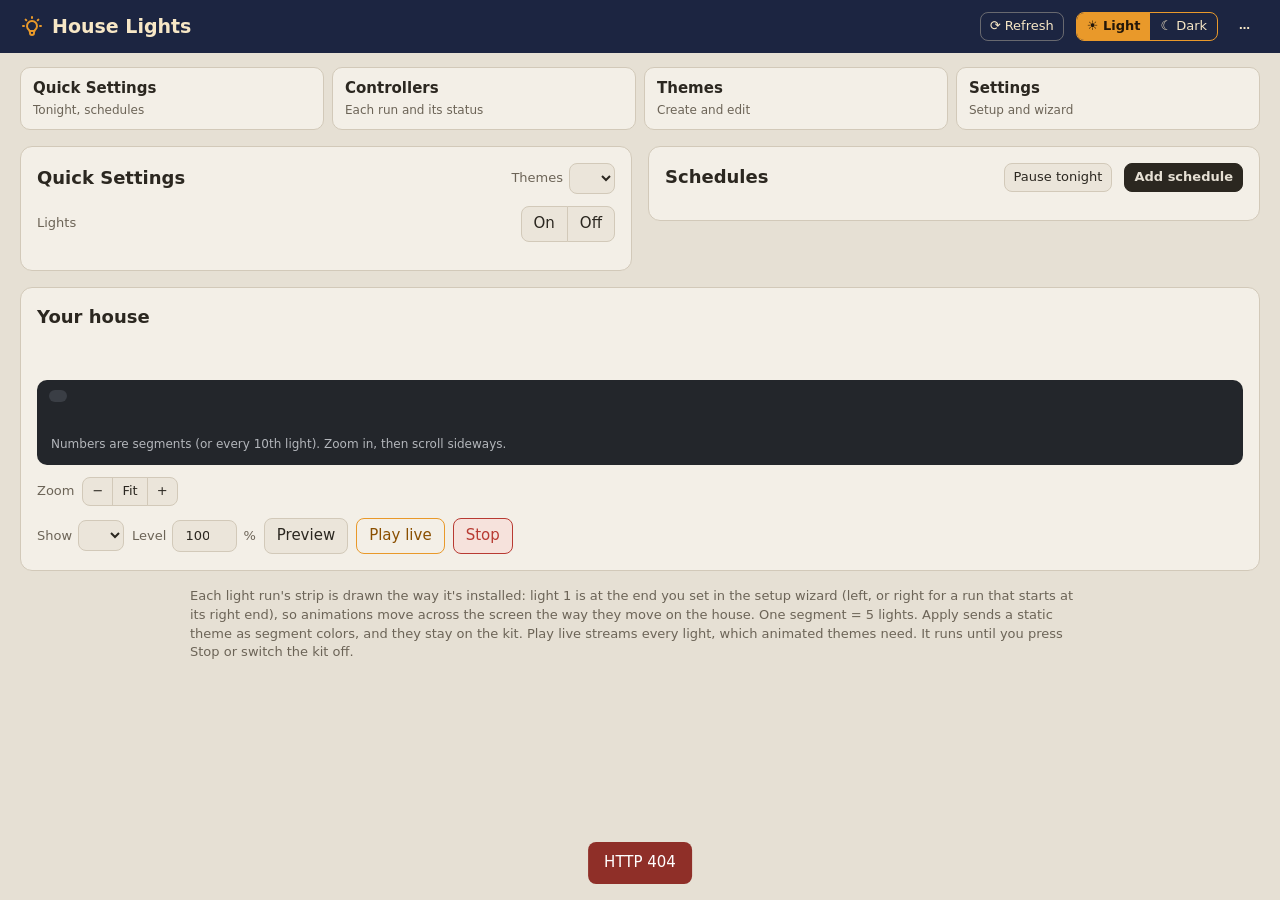
==== houselights/static/index.html @ 89690ce7 "Lit theme tile: yellow-white-red border on the dark page (black-white-black on light) Co-Authored-By" ====
<!doctype html>
<html lang="en">
<head>
<meta charset="utf-8">
<meta name="viewport" content="width=device-width, initial-scale=1, viewport-fit=cover">
<title>House Lights</title>
<script>try { const t = localStorage.getItem("hl-theme"); if (t) document.documentElement.dataset.theme = t; } catch (e) {}</script>
<link rel="stylesheet" href="style.css?v=22">
<link rel="stylesheet" href="themes.css?v=13">
<link rel="manifest" href="manifest.webmanifest">
<link rel="icon" href="icon.svg" type="image/svg+xml">
<link rel="icon" href="icon-192.png" sizes="192x192">
<link rel="apple-touch-icon" href="icon-192.png">
<meta name="theme-color" content="#1c2541">
<meta name="mobile-web-app-capable" content="yes">
</head>
<body>
<header class="topbar">
  <h1><svg class="bulb" viewBox="0 0 24 24" aria-hidden="true" fill="none" stroke="currentColor" stroke-width="2" stroke-linecap="round" stroke-linejoin="round"><path d="M3 12h1m8 -9v1m8 8h1m-15.4 -6.4l.7 .7m12.1 -.7l-.7 .7"/><path d="M9 16a5 5 0 1 1 6 0a3.5 3.5 0 0 0 -1 3a2 2 0 0 1 -4 0a3.5 3.5 0 0 0 -1 -3"/><path d="M9.7 17l4.6 0"/></svg>House Lights</h1>
  <span class="spacer"></span>
  <button id="refresh" class="small" title="Re-read the controllers' status"><span aria-hidden="true">⟳</span> Refresh</button>
  <div class="daynight" role="group" aria-label="Light or dark page">
    <button id="th-light" title="Light page"><span aria-hidden="true">☀</span><span class="wide"> Light</span></button><button id="th-dark" title="Dark page"><span aria-hidden="true">☾</span><span class="wide"> Dark</span></button>
  </div>
  <span id="mode" class="pill">…</span>
</header>
<nav class="bigtabs" role="tablist" aria-label="Pages">
  <button role="tab" data-tab="quick"><b>Quick Settings</b><small>Tonight, schedules</small></button>
  <button role="tab" data-tab="ctrl"><b>Controllers</b><small>Each run and its status</small></button>
  <button role="tab" data-tab="themes"><b>Themes</b><small>Create and edit</small></button>
  <button role="tab" data-tab="settings"><b>Settings</b><small>Setup and wizard</small></button>
</nav>
<p id="banner" class="banner" hidden></p>

<div class="wrap">
<!-- tab 1: Quick Settings | Schedules side by side, Your house below -->
<div class="tab" id="tab-quick">
<div class="split">
<section class="panel" id="quick">
  <div class="ph"><h2>Quick Settings</h2><span class="spacer"></span>
    <label class="lbl">Themes <select id="cat" aria-label="Theme category"></select></label></div>
  <div class="row">
    <span class="lbl" id="lights-lbl">Lights</span>
    <div class="seg-toggle" role="group" aria-labelledby="lights-lbl" id="targets"></div>
    <span class="spacer"></span>
    <div class="seg-toggle" role="group" aria-label="Power"><button id="all-on">On</button><button id="all-off">Off</button></div>
  </div>
  <div id="tiles" class="tiles" role="group" aria-label="Themes"></div>
  <p id="tiles-more" class="note"></p>
  <p id="now-playing" class="note"></p>
</section>

<!-- 2 -->
<section class="panel" id="schedules">
  <div class="ph sched-head">
    <h2>Schedules</h2>
    <span id="sched-state" class="muted"></span>
    <span class="spacer"></span>
    <button id="sched-pause" class="small">Pause tonight</button>
    <button id="sched-add" class="primary small">Add schedule</button>
  </div>
  <p id="sched-clock" class="sched-warn" role="status" hidden></p>
  <ul id="sched-list" class="sched-list"></ul>
</section>
</div>

<dialog id="sched-dialog" class="sched-dialog">
  <form method="dialog" class="sched-form">
    <div class="row sched-title">
      <h2 id="sd-heading">Schedule</h2>
      <label class="switch">On <input type="checkbox" data-k="enabled" checked></label>
    </div>
    <label class="field">Name <input type="text" data-k="name" maxlength="60" placeholder="e.g. Diwali evenings"></label>

    <fieldset><legend>Lights</legend><div id="sd-sections" class="row"></div></fieldset>

    <fieldset><legend>Days</legend>
      <div class="row">
        <div id="sd-days" class="seg-toggle days" role="group" aria-label="Days of the week"></div>
        <button type="button" class="ghost small" data-days="0,1,2,3,4,5,6">Every day</button>
        <button type="button" class="ghost small" data-days="0,1,2,3,4">Weekdays</button>
        <button type="button" class="ghost small" data-days="5,6">Weekends</button>
      </div>
      <div class="row">
        <label><input type="radio" name="sd-range" value="all" checked> All year</label>
        <label><input type="radio" name="sd-range" value="only"> Only</label>
        <input type="date" data-k="date_from" aria-label="From"> → <input type="date" data-k="date_to" aria-label="To">
      </div>
    </fieldset>

    <fieldset><legend>Turn on</legend>
      <div class="row">
        <select data-k="on-type">
          <option value="time">At a time</option><option value="sunset">At sunset</option><option value="sunrise">At sunrise</option>
        </select>
        <input type="time" data-k="on-time" value="20:00">
        <span class="offset" data-for="on">
          <input type="number" data-k="on-h" min="0" max="12" value="1"> h
          <input type="number" data-k="on-m" min="0" max="59" step="5" value="0"> m
          <select data-k="on-sign"><option value="1">after</option><option value="-1">before</option></select>
          <span class="evt"></span>
        </span>
      </div>
    </fieldset>

    <fieldset><legend>Turn off</legend>
      <div class="row">
        <select data-k="off-type">
          <option value="time">At a time</option><option value="after">After a while</option>
          <option value="sunrise">At sunrise</option><option value="sunset">At sunset</option>
        </select>
        <input type="time" data-k="off-time" value="22:00">
        <span class="duration">
          <input type="number" data-k="off-dh" min="0" max="24" value="3"> h
          <input type="number" data-k="off-dm" min="0" max="59" step="5" value="0"> m after turning on
        </span>
        <span class="offset" data-for="off">
          <input type="number" data-k="off-h" min="0" max="12" value="0"> h
          <input type="number" data-k="off-m" min="0" max="59" step="5" value="30"> m
          <select data-k="off-sign"><option value="-1">before</option><option value="1">after</option></select>
          <span class="evt"></span>
        </span>
      </div>
    </fieldset>

    <fieldset><legend>Show</legend>
      <div class="row">
        <select data-k="pattern" id="sd-pattern"></select>
        <label class="level">Level <input type="number" data-k="level" min="5" max="100" step="5" value="100">%</label>
      </div>
      <p id="sd-describe" class="note"></p>
    </fieldset>

    <p id="sd-next" class="sched-next"></p>
    <div class="row sched-buttons">
      <button type="button" id="sd-delete" class="danger">Delete</button>
      <button type="button" id="sd-cancel" class="ghost">Cancel</button>
      <button type="button" id="sd-save" class="primary">Save</button>
    </div>
  </form>
</dialog>

<!-- 3 -->
<section class="panel" id="viz">
  <div class="ph"><h2>Your house</h2><span class="spacer"></span>
  </div>
  <p class="muted" id="viz-target"></p>
  <div class="viewer">
    <span class="vbadge idle" id="vbadge"></span>
    <div id="strips" class="strips fit">
      <div class="scroller"><div class="stripsin" id="vruns"></div></div>
      <p class="vnote">Numbers are segments (or every 10th light). Zoom in, then scroll sideways.</p>
    </div>
  </div>
  <p class="note" id="viz-note"></p>
  <div class="row" id="zoom-row">
    <span class="lbl" id="zoom-lbl">Zoom</span>
    <div class="seg-toggle" role="group" aria-labelledby="zoom-lbl">
      <button class="small" id="z-out" aria-label="Zoom out">−</button><button class="small" id="z-fit">Fit</button><button class="small" id="z-in" aria-label="Zoom in">+</button>
    </div>
    <span class="muted" id="z-lbl"></span>
  </div>
  <div class="row">
    <label class="lbl">Show <select id="viz-theme"></select></label>
    <label class="lbl">Level <input id="viz-level" type="number" min="5" max="100" value="100" step="5">%</label>
    <button id="viz-preview">Preview</button>
    <button id="viz-play" class="live">Play live</button>
    <button id="viz-stop" class="danger">Stop</button>
  </div>
  <p id="viz-describe" class="note"></p>
</section>
</div>

<!-- tab 3: Themes (themes.js, themes.css) -->
<div class="tab" id="tab-themes" hidden>
<section class="panel" id="themes">
  <div class="ph"><h2>Themes</h2>
    <span class="muted">Make your own, or start from a copy of a built-in one. Nothing is sent until you press an amber button.</span>
    <span class="spacer"></span>
    <button class="small" id="th-new">New theme</button>
    <button class="small" id="th-export" title="Download your themes as a .json file">Export</button>
    <label class="button small th-filebtn" title="Add themes from an exported .json file">Import<input type="file" id="th-import" accept=".json,application/json" hidden></label>
  </div>
  <div class="th-layout">
    <aside class="th-side">
      <input type="search" id="th-search" placeholder="Search themes" aria-label="Search themes">
      <div id="th-items" class="th-items" role="listbox" aria-label="Themes"></div>
      <details class="th-hidebox"><summary>Built-in groups shown in Quick Settings</summary><div id="th-groups"></div></details>
    </aside>

    <div class="th-edit">
      <div class="row">
        <label class="lbl">Name <input id="th-name" maxlength="40" size="22"></label>
        <label class="lbl">Group <input id="th-group" maxlength="40" size="14" list="th-group-list"></label>
        <datalist id="th-group-list"></datalist>
        <span class="th-tag" id="th-kind"></span>
        <span class="spacer"></span>
        <div class="seg-toggle" role="group" aria-label="Kind of theme" id="th-mode">
          <button class="small" data-mode="layers">Layers</button><button class="small" data-mode="sequence">Sequence</button>
        </div>
      </div>

      <div id="th-layers"></div>
      <div class="row" id="th-layer-add-row">
        <button class="small" id="th-add-layer">+ Add a layer on top (sparkle, comet…)</button>
        <button class="small" id="th-tap" title="Tap along to the music: sets the beat for Beat, Heartbeat and Steps">Tap tempo</button>
        <span class="muted" id="th-tap-msg"></span>
      </div>

      <div id="th-seq" class="th-card" hidden>
        <div class="th-card-head"><b>Sequence</b><span class="muted">Each theme plays for its time, cross-fades to the next, and it repeats.</span></div>
        <div id="th-steps"></div>
        <div class="row"><button class="small" id="th-add-step">+ Add a step</button>
          <label class="lbl">Cross-fade <input type="number" id="th-fade" min="0" max="30" step="0.5" value="2"> s</label></div>
      </div>

      <div class="th-card">
        <div class="th-card-head"><b>Shape</b></div>
        <div class="row">
          <label class="lbl">Direction <select id="th-dir"></select></label>
          <label class="lbl"><input type="checkbox" id="th-mirror"> Mirror around the middle</label>
          <label class="lbl">Span <select id="th-span"><option value="run">Each run on its own</option>
            <option value="house">Whole house, one long strip</option></select></label>
        </div>
      </div>

      <details class="th-card" id="th-tools" open>
        <summary><b>Colors</b> <span class="muted">for the first layer's color list</span></summary>
        <div class="row">
          <label class="lbl">Palette <select id="th-pal"></select></label>
          <label class="lbl">From one color <input type="color" id="th-h-col" value="#ff6a00">
            <select id="th-h-kind"><option value="complementary">Complementary</option><option value="analogous">Analogous</option>
              <option value="triadic">Triadic</option><option value="split">Split complementary</option><option value="shades">Shades</option></select></label>
          <button class="small" id="th-h-go">Make</button>
          <label class="button small th-filebtn" title="The photo stays in this browser">From a photo…<input type="file" id="th-photo" accept="image/*" hidden></label>
          <select id="th-photo-n" aria-label="How many colors from the photo"><option>3</option><option selected>4</option><option>5</option><option>6</option></select>
        </div>
        <div class="row">
          <label class="lbl">Cool <input type="range" id="th-warm" min="-100" max="100" value="0"> Warm</label>
          <label class="lbl">Brightness <input type="range" id="th-bright" min="-60" max="60" value="0"></label>
          <label class="lbl"><input type="checkbox" id="th-lift" checked> Lift very dark colors so they show on LEDs</label>
        </div>
      </details>

      <div class="row">
        <button id="th-vary">Show me variations</button>
        <button id="th-surprise">Surprise me</button>
        <label class="lbl"><input type="checkbox" id="th-lock-col"> keep colors</label>
        <label class="lbl"><input type="checkbox" id="th-lock-mv"> keep movement</label>
        <button class="small" id="th-paint-btn">Paint by hand</button>
      </div>
      <div id="th-vars" class="th-vars" hidden></div>
      <div id="th-paint" class="th-card" hidden>
        <div class="th-card-head"><b>Paint</b><span class="muted">Pick a color, then tap or drag along the strip. Each cell is one segment (5 lights).</span></div>
        <div class="row"><input type="color" id="th-brush" value="#ff8a1c" aria-label="Brush color"><span id="th-brushes" class="th-swatches"></span>
          <button class="small" id="th-paint-fill">Fill with the palette</button>
          <button class="small primary" id="th-paint-use">Use as a still theme</button></div>
        <div id="th-cells" class="th-cells"></div>
      </div>

      <div class="row">
        <label class="lbl">Preview on <select id="th-run"></select></label>
        <label class="lbl">Time shown <select id="th-len">
          <option value="5">5 s</option><option value="10" selected>10 s</option><option value="20">20 s</option></select></label>
        <span class="muted" id="th-describe"></span>
      </div>
      <div class="scene-views">
        <div class="scene-view">
          <div class="sv-head"><span class="lbl">Strip: the lights as they'd look</span><span class="muted" id="th-clock">0.0 s</span></div>
          <canvas id="th-strip" height="56"></canvas>
        </div>
        <div class="scene-view">
          <div class="sv-head"><span class="lbl">Time strip: each row is a moment, top to bottom. Tap to jump there.</span></div>
          <div class="ts-wrap">
            <div class="ts-axis"><span>0 s</span><span id="th-t1">10 s</span></div>
            <canvas id="th-time" height="200"></canvas>
          </div>
          <div class="ts-foot"><span>light 1</span><span id="th-nlab">light 50</span></div>
        </div>
      </div>
      <div class="row th-buttons">
        <button id="th-save" class="primary">Save</button>
        <button id="th-saveas">Save as new</button>
        <button id="th-delete" class="danger">Delete</button>
        <span class="spacer"></span>
        <button id="th-pause" class="small">Pause</button>
        <button id="th-house">Show on Your house</button>
        <select id="th-target" aria-label="Lights to play on"></select>
        <button id="th-play" class="live">Play live</button>
        <button id="th-stop" class="danger">Stop</button>
      </div>
      <p class="note" id="th-msg"></p>
    </div>
  </div>
</section>
</div>

<!-- tab 2 -->
<div class="tab" id="tab-ctrl" hidden>
<main id="sections" class="runs"></main>
</div>

<!-- tab 4: what is set up, and the way back into the setup wizard -->
<div class="tab" id="tab-settings" hidden>
<section class="panel" id="settings">
  <div class="ph"><h2>Settings</h2><span class="spacer"></span>
    <a class="button" href="setup.html?step=place">Change ZIP / time zone</a>
    <a class="button primary" href="setup.html">Change setup</a></div>
  <p class="muted">Controllers, runs of lights, time zone and location are set in the setup wizard.
    You can jump to any step of the wizard by tapping it in the list at its top, and test one run
    with its <b>Test</b> button below. Changing them restarts the server; schedules and themes are kept.</p>
  <div id="settings-body"></div>
</section>
</div>
</div>

<div class="mobile-bar">
  <button id="bar-stop" class="danger">Stop</button>
  <button id="bar-off" class="live">Off</button>
  <button id="bar-top">Quick Settings</button>
</div>
<footer>
  Each light run's strip is drawn the way it's installed: light 1 is at the end you set in the setup
  wizard (left, or right for a run that starts at its right end), so animations move across the screen
  the way they move on the house. One segment = 5 lights.
  Apply sends a static theme as segment colors, and they stay on the kit. Play live streams every
  light, which animated themes need. It runs until you press Stop or switch the kit off.
</footer>

<template id="section-tpl">
  <section class="panel card">
    <div class="head">
      <div>
        <h2 class="name"></h2>
        <div class="sub"></div>
      </div>
      <div class="status"></div>
      <button data-act="more" class="small more">More</button>
    </div>
    <div class="strip" role="group" aria-label="Segments: tap to select"></div>
    <div class="strip-meta"><span class="what"></span><span class="sel"></span></div>

    <div class="row power-row">
      <div class="seg-toggle" role="group" aria-label="Power">
        <button class="live" data-act="on">On</button><button class="live" data-act="off">Off</button>
      </div>
      <label class="bright">Brightness
        <input type="range" min="1" max="100" data-act="brightness"><output></output>
      </label>
    </div>

    <div class="row">
      <label>Color <input type="color" value="#ffa04a" data-act="color-pick"></label>
      <button data-act="presets">Presets ▾</button>
      <button class="live" data-act="color">Whole kit</button>
      <button class="live" data-act="segments" disabled>Selected segments</button>
    </div>
    <p class="note picked">Picked: Warm white 2200 K</p>
    <div class="presets" hidden></div>

    <div class="row pattern">
      <select data-act="pattern"></select>
      <span class="params"></span>
    </div>
    <p class="describe"></p>
    <div class="row pattern">
      <button data-act="preview">Preview</button>
      <button data-act="ai">Describe as text</button>
      <button class="live" data-act="play">Play live</button>
      <button class="danger" data-act="stop">Stop</button>
    </div>
    <div class="ai-box" hidden>
      <pre class="ai"></pre>
      <button data-act="copy" class="small">Copy</button>
    </div>
    <div class="row foot">
      <span class="job"></span>
      <button data-act="cancel" class="small" hidden>Cancel</button>
      <button data-act="restore" class="small live">Restore baseline</button>
    </div>
  </section>
</template>
<script src="app.js?v=16"></script>
<script src="themes.js?v=12"></script>
<script src="schedules.js?v=13"></script>
</body>
</html>
---- houselights/static/style.css ----
/* Light = warm beige, dark = graphite grey; no pure black. Amber means "changes the real lights". */
:root {
  --bg: #e6e0d4; --panel: #f3efe7; --panel2: #ebe5da; --line: #d2c9b9; --fg: #2b2720; --muted: #6c6457;
  --amber: #e9992a; --amber-ink: #8a4f00; --amber-fill-ink: #23170a; --red: #b83a32; --red-bg: #f6e2dc;
  --green: #2c7f4f; --night: #23262b; --night-fg: #b3b6bb; --dot-off: #41454c; --focus: #2f6fde;
  --dry: #b7791f; --toast: #2b2720; --toast-fg: #f3efe7; --err-bg: #8f2f28;
  --band: #1c2541; --band-fg: #f7e7c6; --tab-on: #fbe7be; --tab-on-ink: #5a3a06; --tab-done: #e2edd6; --tab-done-ink: #2f5410;
  --pick-1: #000; --pick-2: #fff; --pick-3: #000;   /* the lit theme tile: outer 2 px, 1 px, inner 1 px */
  --gutter: max(20px, env(safe-area-inset-left, 0px)); --gutter-r: max(20px, env(safe-area-inset-right, 0px));
  --radius: 12px;
  color-scheme: light;
}
@media (prefers-color-scheme: dark) { :root:not([data-theme="light"]) {
  --bg: #2b2e33; --panel: #34383e; --panel2: #3d4148; --line: #4b5058; --fg: #e9e6e0; --muted: #a6a9ae;
  --amber-ink: #ffbe5c; --red: #ff7b72; --red-bg: #4a2b2b; --green: #6fcf97; --focus: #7aa7ff;
  --toast: #e9e6e0; --toast-fg: #2b2e33; --band: #0e1a3a; --tab-on: #4a3510; --tab-on-ink: #fbe0a6;
  --tab-done: #22331a; --tab-done-ink: #b9dc8f; --pick-1: #ffd400; --pick-2: #fff; --pick-3: #e3262b; color-scheme: dark } }
:root[data-theme="dark"] {
  --bg: #2b2e33; --panel: #34383e; --panel2: #3d4148; --line: #4b5058; --fg: #e9e6e0; --muted: #a6a9ae;
  --amber-ink: #ffbe5c; --red: #ff7b72; --red-bg: #4a2b2b; --green: #6fcf97; --focus: #7aa7ff;
  --toast: #e9e6e0; --toast-fg: #2b2e33; --band: #0e1a3a; --tab-on: #4a3510; --tab-on-ink: #fbe0a6;
  --tab-done: #22331a; --tab-done-ink: #b9dc8f; --pick-1: #ffd400; --pick-2: #fff; --pick-3: #e3262b; color-scheme: dark }

* { box-sizing: border-box; }
[hidden] { display: none !important; }
body { margin: 0; background: var(--bg); color: var(--fg);
  font: 15px/1.45 system-ui, -apple-system, "Segoe UI", Roboto, sans-serif;
  padding-left: var(--gutter); padding-right: var(--gutter-r); }
h1 { font-size: 22px; margin: 0; }
h2 { font-size: 18px; margin: 0; }
.muted, .lbl { color: var(--muted); font-size: 13px; }
.note { margin: 0; color: var(--muted); font-size: 13px; }
.note:empty { display: none; }
.spacer { flex: 1; }
.wrap { display: grid; gap: 16px; max-width: 1400px; margin: 0 auto; }

/* top bar: a night-blue band across the whole window that stays at the top while scrolling */
.topbar { display: flex; flex-wrap: wrap; align-items: center; gap: 8px 12px; padding: 12px var(--gutter-r) 12px var(--gutter);
  margin: 0 calc(-1 * var(--gutter-r)) 14px calc(-1 * var(--gutter)); background: var(--band); color: var(--band-fg); }
.topbar h1 { font-size: 19px; font-weight: 600; display: inline-flex; align-items: center; gap: 8px; }
.topbar h1 small { font-size: 13px; font-weight: 400; opacity: .8; }
/* the logo: an amber bulb (icon.svg is the same bulb, for the browser tab and home screen) */
.topbar .bulb { width: 24px; height: 24px; color: var(--amber); flex: none; }
.topbar button, .topbar a.button { background: transparent; color: var(--band-fg); border-color: rgba(247, 231, 198, .35); }
.topbar button:hover:not(:disabled), .topbar a.button:hover { border-color: var(--band-fg); }
.daynight { display: inline-flex; border: 1px solid var(--amber); border-radius: 8px; overflow: hidden; }
.topbar .daynight button { border: 0; border-radius: 0; padding: 4px 10px; font-size: 13px; color: var(--band-fg); }
.topbar .daynight button.on { background: var(--amber); color: var(--amber-fill-ink); font-weight: 600; }
.pill { font-size: 11px; font-weight: 700; letter-spacing: .08em; padding: 4px 9px; border-radius: 99px; }
.pill.live { background: transparent; color: var(--amber); border: 1px solid var(--amber); }
.pill.dry { background: var(--dry); color: #fff; }
.banner { max-width: 1400px; margin: 0 auto 10px; padding: 10px 14px; border-radius: var(--radius);
  background: var(--panel); border: 1px solid var(--dry); }
.key { display: flex; flex-wrap: wrap; gap: 6px 18px; align-items: center; font-size: 13px; color: var(--muted);
  max-width: 1400px; margin: 0 auto 12px; }
.key span { display: inline-flex; align-items: center; gap: 6px; }
.key button { pointer-events: none; }

/* buttons: grey = screen only, amber = changes lights, filled amber = on the lights now, red = stop */
button, select, input[type=text], input[type=number], input[type=date], input[type=time] {
  font: inherit; color: var(--fg); background: var(--panel2); border: 1px solid var(--line);
  border-radius: 8px; padding: 6px 12px; }
button { cursor: pointer; white-space: nowrap; }
button:hover:not(:disabled) { border-color: var(--muted); }
button:disabled { opacity: .4; cursor: default; }
button:focus-visible, select:focus-visible, input:focus-visible, .seg:focus-visible { outline: 2px solid var(--focus); outline-offset: 2px; }
button.on { background: var(--fg); color: var(--bg); border-color: var(--fg); }
button.live { background: transparent; border-color: var(--amber); color: var(--amber-ink); }
button.live.on { background: var(--amber); color: var(--amber-fill-ink); border-color: var(--amber); font-weight: 600; }
button.live.on::before { content: "● "; }
button.danger { background: var(--red-bg); border-color: var(--red); color: var(--red); }
button.primary { background: var(--fg); color: var(--bg); border-color: var(--fg); font-weight: 600; }
button.ghost { background: transparent; }
button.small { padding: 4px 9px; font-size: 13px; }
input[type=number] { width: 5em; }
input[type=color] { width: 38px; height: 32px; padding: 2px; border: 1px solid var(--line); border-radius: 8px; background: var(--panel2); }
label { display: inline-flex; align-items: center; gap: 6px; color: var(--muted); font-size: 13px; }
select optgroup { color: var(--muted); }
select option { color: var(--fg); }
.seg-toggle { display: inline-flex; flex-wrap: wrap; }
.seg-toggle button { border-radius: 0; margin-left: -1px; }
.seg-toggle button:first-child { border-radius: 8px 0 0 8px; margin-left: 0; }
.seg-toggle button:last-child { border-radius: 0 8px 8px 0; }
.row { display: flex; flex-wrap: wrap; align-items: center; gap: 8px; }

/* panels */
.panel { background: var(--panel); border: 1px solid var(--line); border-radius: var(--radius);
  padding: 16px; display: flex; flex-direction: column; gap: 12px; min-width: 0; }
.ph { display: flex; flex-wrap: wrap; align-items: center; gap: 6px 12px; }

.topbar { position: sticky; top: env(safe-area-inset-top, 0px); z-index: 8; }
body::before { content: ""; position: fixed; inset: 0 0 auto; height: env(safe-area-inset-top, 0px); z-index: 10; background: var(--band); }
/* big tabs: rectangles with a name and a line under it (dashboard pages, wizard steps) */
.bigtabs { display: grid; grid-auto-columns: minmax(0, 1fr); grid-auto-flow: column; gap: 8px;
  max-width: 1400px; margin: 0 auto 16px; padding: 0; list-style: none; }
.bigtabs > * { display: flex; flex-direction: column; align-items: flex-start; gap: 2px; text-align: left; white-space: normal;
  padding: 10px 12px; border-radius: 10px; background: var(--panel); border: 1px solid var(--line); color: var(--fg); font-size: 15px; }
.bigtabs b { font-weight: 600; }
.bigtabs small { font-size: 12px; color: var(--muted); }
.bigtabs [aria-selected="true"], .bigtabs .on { background: var(--tab-on); color: var(--tab-on-ink); border: 1.5px solid var(--amber); }
.bigtabs [aria-selected="true"] small, .bigtabs .on small { color: var(--tab-on-ink); }
.bigtabs .done { background: var(--tab-done); color: var(--tab-done-ink); }
.bigtabs .done small { color: var(--tab-done-ink); }
.bigtabs .done b::before { content: "\2713  "; }
/* thin scroll bars inside boxes */
.tiles, .sched-list, .scroller { scrollbar-width: thin; }
.tiles::-webkit-scrollbar, .sched-list::-webkit-scrollbar { width: 4px; }
.scroller::-webkit-scrollbar { height: 4px; }
.tiles::-webkit-scrollbar-thumb, .sched-list::-webkit-scrollbar-thumb, .scroller::-webkit-scrollbar-thumb { background: var(--muted); border-radius: 4px; }
.tab { display: grid; gap: 16px; min-width: 0; }
.split { display: grid; grid-template-columns: 1fr 1fr; gap: 16px; align-items: start; }

/* quick settings */
/* 12 tiles (4 x 3) visible; the rest scroll inside the box, a row at a time (phones: 3 x 4) */
.tiles { display: grid; grid-template-columns: repeat(4, minmax(0, 1fr)); grid-auto-rows: 84px; gap: 8px;
  max-height: calc(3 * 84px + 2 * 8px); overflow-y: auto; scroll-snap-type: y mandatory; padding-right: 4px; }
.tile { scroll-snap-align: start; }
.tile { display: flex; flex-direction: column; align-items: stretch; gap: 0; padding: 0; overflow: hidden;
  text-align: left; border-radius: 10px; white-space: normal; }
.tile-face { height: 26px; flex: none; background: var(--g); }
.tile-st { white-space: nowrap; overflow: hidden; text-overflow: ellipsis; }
.tile-label { font-size: 13px; line-height: 1.2; padding: 6px 9px 2px; }
.tile-st { font-size: 11px; color: var(--muted); padding: 0 9px 7px; }
/* Quick Settings: a tile or button that's on keeps its look and gets a thick amber border */
.tile.on { position: relative; background: var(--panel2); color: var(--fg); border-color: var(--line); }
/* the theme that's on: light page 2 px black, 1 px white, 1 px black; dark page yellow, white, red; on top of its colours so it shows on any theme */
.tile.on::after { content: ""; position: absolute; inset: 0; border-radius: inherit; pointer-events: none;
  box-shadow: inset 0 0 0 2px var(--pick-1), inset 0 0 0 3px var(--pick-2), inset 0 0 0 4px var(--pick-3); }
.tile:active { transform: scale(.97); }
#now-playing b { color: var(--amber-ink); }

/* visualization */
.viewer { position: relative; background: var(--night); border-radius: 10px; overflow: hidden; }
.vbadge { position: absolute; top: 10px; left: 12px; z-index: 2; pointer-events: none;
  font: 700 11px/1 ui-monospace, Menlo, Consolas, monospace; letter-spacing: .06em; padding: 6px 9px; border-radius: 99px; }
.vbadge.idle { background: #3a3e45; color: var(--night-fg); }
.vbadge.preview { background: rgba(35, 38, 43, .75); color: #eceae5; border: 1px dashed #eceae5; }
.vbadge.live { background: var(--amber); color: var(--amber-fill-ink); }
.vbadge.dry { background: var(--dry); color: #fff; }
.strips { padding: 42px 14px 12px; display: grid; gap: 8px; }
.scroller { overflow-x: auto; padding-bottom: 6px; }
.stripsin { display: grid; gap: 14px; min-width: 100%; width: max-content; }
.strips.fit .stripsin { width: 100%; }
/* one row per run: name on the left, a tall bar of lights (to scale) on the right */
.vrun { display: grid; grid-template-columns: 9.5em minmax(0, 1fr); column-gap: 12px; row-gap: 3px; align-items: center; }
.vrun > .vl { grid-row: span 2; }
.vl { color: var(--night-fg); font-size: 12px; display: flex; flex-direction: column; gap: 2px; position: sticky; left: 0; z-index: 1;
  background: var(--night); }
.vl b { color: #eceae5; font-size: 13px; font-weight: 600; }
.dots, .ticks { display: grid; gap: 2px; }
.dots i { height: 22px; border-radius: 3px; background: var(--dot-off); width: 100%; }
.strips.fit .dots i { width: min(100%, 12px); justify-self: center; }
.ticks span { font: 10px/1.2 ui-monospace, Menlo, monospace; color: var(--night-fg); border-inline-start: 1px solid #50555d;
  padding-inline-start: 2px; overflow: hidden; white-space: nowrap; }
/* light 1 at the right end of the run: drawn from the right, light numbers running right to left */
.vrun.rev .dots, .vrun.rev .ticks { direction: rtl; justify-self: end; }
.vrun.rev .dots, .vrun.rev .ticks { justify-self: end; }
/* at Fit nothing may push the runs wider than the screen (rows are sized as a share of the width) */
.vnote { margin: 0; color: var(--night-fg); font-size: 12px; }

/* scene editor */
.params { display: inline-flex; gap: 8px; flex-wrap: wrap; }
.scene-views { display: grid; gap: 12px; }
.scene-view { display: grid; gap: 6px; }
.sv-head { display: flex; justify-content: space-between; gap: 10px; flex-wrap: wrap; }
#sc-strip, #sc-time { width: 100%; display: block; border-radius: 8px; background: var(--night); }
#sc-strip { height: 56px; }
#sc-time { height: 220px; }
#sc-time { cursor: crosshair; image-rendering: pixelated; }
.ts-wrap { display: grid; grid-template-columns: auto 1fr; gap: 6px; }
.ts-axis { display: flex; flex-direction: column; justify-content: space-between; font-size: 11px; color: var(--muted); text-align: right; }
.ts-foot { display: flex; justify-content: space-between; font-size: 11px; color: var(--muted); padding-left: 34px; }

/* light runs */
.runs { display: grid; grid-template-columns: repeat(auto-fit, minmax(min(100%, 520px), 1fr)); gap: 16px; }
.card.disabled { opacity: .7; }
.card.disabled .row:not(.pattern), .card.disabled [data-act="play"], .card.disabled [data-act="stop"] { display: none; }
.head { display: flex; justify-content: space-between; gap: 12px; align-items: flex-start; }
.sub, .strip-meta, footer, .status { color: var(--muted); font-size: 13px; }
.status { text-align: right; }
.status .dot { display: inline-block; width: 8px; height: 8px; border-radius: 50%; margin-right: 5px; background: var(--muted); }
.status .dot.on { background: var(--green); }
.status .swatch { display: inline-block; width: 12px; height: 12px; border-radius: 3px; vertical-align: -2px; border: 1px solid var(--line); }
.live-tag { color: var(--amber-ink); font-weight: 600; font-size: 12px; }
.strip { display: flex; gap: 3px; padding: 12px 8px; background: var(--night); border-radius: 8px; overflow-x: auto; }
.seg { flex: 1 0 auto; display: flex; justify-content: space-around; gap: 2px; padding: 5px 3px; border-radius: 6px;
  border: 1px solid transparent; background: none; cursor: pointer; min-width: 28px; position: relative; }
.seg:hover { border-color: #5a606a; }
.seg.selected { border-color: var(--amber); background: rgba(233, 153, 42, .15); }
.seg.mixed::after { content: ""; position: absolute; top: -6px; right: 2px; width: 5px; height: 5px; border-radius: 50%; background: var(--dry); }
.seg.unreach { border: 1px dashed #5a606a; cursor: default; }
.strip.rev, .strip.rev .seg { flex-direction: row-reverse; }   /* light 1 at the right end */
.light { width: 7px; height: 7px; border-radius: 50%; background: var(--dot-off); }
.strip.preview { outline: 1px dashed var(--amber); }
.strip-meta { display: flex; justify-content: space-between; gap: 8px; margin-top: -6px; }
.bright { flex: 1; min-width: 200px; }
.bright input { flex: 1; accent-color: var(--amber); }
output { min-width: 2.5em; color: var(--fg); }
.presets { border: 1px solid var(--line); border-radius: 10px; padding: 10px; display: grid; gap: 8px; background: var(--panel2); }
.pgroup { display: grid; gap: 4px; }
.sw { display: flex; flex-wrap: wrap; gap: 5px; }
.sw button { width: 28px; height: 28px; border-radius: 6px; padding: 0; border: 1px solid var(--line); }
.describe { margin: -4px 0 0; color: var(--muted); font-size: 13px; }
.describe:empty { display: none; }
.ai-box { display: flex; flex-direction: column; gap: 6px; align-items: flex-start; }
.ai { margin: 0; width: 100%; white-space: pre-wrap; font: 13px/1.5 ui-monospace, Menlo, Consolas, monospace;
  background: var(--panel2); border: 1px solid var(--line); border-radius: 6px; padding: 10px; }
.row.foot { justify-content: flex-end; }
.row.foot .job { margin-right: auto; color: var(--muted); font-size: 13px; }
.more, .mobile-bar { display: none; }
footer { padding: 16px 0 28px; max-width: 900px; margin: 0 auto; }

.toast { position: fixed; bottom: calc(16px + env(safe-area-inset-bottom, 0px)); left: 50%; transform: translateX(-50%);
  background: var(--toast); color: var(--toast-fg); padding: 10px 16px; border-radius: 8px; max-width: calc(100% - 32px); z-index: 30; }
.toast.err { background: var(--err-bg); color: #fff; }

/* schedules */
.sched-head #sched-state { margin-right: auto; }
.sched-warn { margin: 0; padding: 8px 10px; border: 1px solid var(--red); border-radius: 8px; background: var(--red-bg);
  color: var(--red); font-size: 13px; }
.sched-list { list-style: none; margin: 0; padding: 0 4px 0 0; display: flex; flex-direction: column; gap: 6px; overflow-y: auto; }
.sched, .sched-empty { display: flex; gap: 10px; align-items: center; padding: 8px 10px;
  border: 1px solid var(--line); border-radius: 8px; background: var(--panel2); }
.sched-empty { color: var(--muted); font-size: 13px; }
.sched.off .sched-main { opacity: .55; }
.sched-main { flex: 1; min-width: 0; }
.sched-name { font-weight: 600; display: flex; gap: 8px; align-items: center; }
.sched-sub, .sched-when { color: var(--muted); font-size: 13px; }
.sched-when { color: var(--fg); }
.sched-err { color: var(--red); font-size: 12px; }
.sched-btns { display: flex; gap: 4px; }
.badge { font-size: 11px; font-weight: 700; padding: 1px 7px; border-radius: 99px; background: var(--green); color: #fff; }
.switch input { width: 18px; height: 18px; accent-color: var(--amber); }
.sched-dialog { width: min(640px, calc(100% - 32px)); max-height: calc(100% - 32px); padding: 0;
  background: var(--panel); color: var(--fg); border: 1px solid var(--line); border-radius: var(--radius); }
.sched-dialog::backdrop { background: rgba(30, 28, 24, .55); }
.sched-form { display: flex; flex-direction: column; gap: 12px; padding: 16px; }
.sched-title { justify-content: space-between; }
.sched-form fieldset { border: 1px solid var(--line); border-radius: 8px; margin: 0; padding: 8px 12px 10px;
  display: flex; flex-direction: column; gap: 8px; }
.sched-form legend { color: var(--muted); font-size: 13px; padding: 0 4px; }
.field { display: flex; flex-direction: column; align-items: stretch; gap: 4px; }
.chip { border: 1px solid var(--line); border-radius: 99px; padding: 4px 10px; color: var(--fg); }
.chip:has(input:checked) { border-color: var(--amber); }
.days button { min-width: 36px; }
input:disabled, select:disabled { opacity: .45; }
.offset, .duration { display: inline-flex; align-items: center; gap: 6px; color: var(--muted); font-size: 13px; flex-wrap: wrap; }
.offset input, .duration input { width: 4em; }
.sched-next { margin: 0; color: var(--green); font-size: 13px; min-height: 1.4em; }
.sched-next.err { color: var(--red); }
.sched-buttons { justify-content: flex-end; }
.sched-buttons #sd-delete { margin-right: auto; }

@media (max-width: 900px) { .split { grid-template-columns: 1fr; } }

/* phones */
@media (max-width: 700px) {
  :root { --gutter: max(14px, env(safe-area-inset-left, 0px)); --gutter-r: max(14px, env(safe-area-inset-right, 0px)); }
  body { padding-bottom: calc(76px + env(safe-area-inset-bottom, 0px)); }
  .topbar { padding-top: 10px; padding-bottom: 10px; gap: 6px 8px; }
  .topbar h1 { font-size: 16px; }
  .topbar .wide { display: none; }
  .topbar button, .topbar a.button { min-height: 32px; }
  .bigtabs { grid-template-columns: 1fr 1fr; grid-auto-flow: row; gap: 6px; }
  .bigtabs > * { padding: 8px 10px; font-size: 14px; }
  .bigtabs small { font-size: 11px; }
  .tiles { grid-template-columns: repeat(3, minmax(0, 1fr)); max-height: calc(4 * 84px + 3 * 8px); }
  .vrun, .strips.fit .vrun { grid-template-columns: minmax(0, 1fr); }
  .vrun > .vl { grid-row: auto; flex-direction: row; flex-wrap: wrap; gap: 0 8px; }
  .panel { padding: 12px; gap: 10px; }
  button, select { min-height: 40px; }
  button.small { min-height: 34px; }
  .more { display: inline-block; margin-left: 8px; }
  .head { align-items: center; }
  .card.collapsed .row:not(.power-row), .card.collapsed .describe, .card.collapsed .strip-meta,
  .card.collapsed .ai-box, .card.collapsed .picked, .card.collapsed .presets { display: none; }
  .seg { min-width: 22px; }
  .light { width: 5px; height: 5px; }
  .mobile-bar { display: flex; gap: 8px; position: fixed; left: 0; right: 0; bottom: 0; z-index: 10; background: var(--panel);
    border-top: 1px solid var(--line);
    padding: 10px max(14px, env(safe-area-inset-right, 0px)) calc(10px + env(safe-area-inset-bottom, 0px)) max(14px, env(safe-area-inset-left, 0px)); }
  .mobile-bar button { flex: 1; }
  .toast { bottom: calc(80px + env(safe-area-inset-bottom, 0px)); }
  .sched { flex-wrap: wrap; }
  .sched-btns { width: 100%; justify-content: flex-end; }
  .sched-dialog { width: 100%; max-width: 100%; height: 100%; max-height: 100%; border-radius: 0; border: 0; }
  .days { width: 100%; }
  .days button { flex: 1; }
}

/* links that look like buttons (Settings: Change setup) */
a.button { display: inline-block; text-decoration: none; font: inherit; border-radius: 8px; padding: 6px 12px;
  border: 1px solid var(--line); background: var(--panel2); color: var(--fg); }
a.button.primary { background: var(--fg); color: var(--bg); border-color: var(--fg); font-weight: 600; }
a.button.small { padding: 4px 9px; font-size: 13px; }
a.button:hover { border-color: var(--muted); }
a.button:focus-visible { outline: 2px solid var(--focus); outline-offset: 2px; }
#settings p { margin: 0; }

/* Settings tab */
.settings-table { border-collapse: collapse; width: 100%; font-size: 14px; }
.settings-table th, .settings-table td { text-align: left; padding: 6px 8px; border-bottom: 1px solid var(--line); }
.settings-table th { color: var(--muted); font-weight: 600; font-size: 13px; }
#settings-body { display: grid; gap: 8px; min-width: 0; overflow-wrap: anywhere; }
#settings-body .tablewrap { overflow-x: auto; }
.settings-table td, .settings-table th { overflow-wrap: normal; }
.settings-table th { white-space: nowrap; }
.settings-table td:last-child { text-align: right; }

/* setup wizard */
.wiz { max-width: 980px; margin: 0 auto 40px; display: grid; gap: 16px; }
.steps:not(.bigtabs) { display: flex; flex-wrap: wrap; gap: 6px; padding: 0; margin: 0; list-style: none; }
.steps:not(.bigtabs) li { padding: 5px 12px; border-radius: 99px; background: var(--panel2); color: var(--muted); font-size: 13px; }
.steps:not(.bigtabs) li.on { background: var(--fg); color: var(--bg); font-weight: 600; }
.steps:not(.bigtabs) li.done { color: var(--fg); }
.choice { display: grid; gap: 8px; grid-template-columns: repeat(auto-fill, minmax(240px, 1fr)); }
.choice label { display: flex; gap: 10px; align-items: flex-start; padding: 12px; border: 1px solid var(--line);
  border-radius: var(--radius); background: var(--panel2); cursor: pointer; }
.choice label.off { opacity: .55; cursor: default; }
.choice small { display: block; color: var(--muted); }
.choice small.count { margin-top: 8px; color: var(--fg); }
.choice small.count select { margin-left: 4px; }
.wiz table { border-collapse: collapse; width: 100%; font-size: 14px; }
.wiz th, .wiz td { text-align: left; padding: 6px 8px; border-bottom: 1px solid var(--line); vertical-align: middle; }
.wiz th { color: var(--muted); font-weight: 600; font-size: 13px; }
.wiz td input[type=text] { width: 100%; min-width: 8em; }
.wiz .tablewrap { overflow-x: auto; }
.wiz .err { color: var(--red); font-weight: 600; }
.wiz .ok { color: var(--green); font-weight: 600; }
.wiz .navrow { display: flex; gap: 8px; justify-content: flex-end; }
.testrun { border: 1px solid var(--line); border-radius: var(--radius); padding: 12px; display: grid; gap: 8px; background: var(--panel2); }
.testdots { display: grid; gap: 2px; background: var(--night); padding: 10px; border-radius: 8px; }
/* tall bars like Your house on the dashboard: one bar per light, all in one row */
.testdots i { display: block; height: 22px; border-radius: 3px; background: var(--dot-off); max-width: 12px; width: 100%; justify-self: center; }
.kv { display: grid; grid-template-columns: max-content 1fr; gap: 6px 12px; align-items: center; }
@media (max-width: 640px) { .kv { grid-template-columns: 1fr; } }
.testrun .count { display: flex; flex-wrap: wrap; gap: 8px; align-items: center; padding: 8px; border: 1px dashed var(--line); border-radius: 8px; }
---- houselights/static/themes.css ----
/* Themes tab (themes.js). Uses the colour variables from style.css, so light and dark both work. */
#themes { display: grid; gap: 12px; }
.th-layout { display: grid; grid-template-columns: minmax(220px, 300px) minmax(0, 1fr); gap: 16px; align-items: start; }

/* list */
.th-side { display: grid; gap: 8px; position: sticky; top: 8px; }
.th-side input[type=search] { font: inherit; color: var(--fg); background: var(--panel2); border: 1px solid var(--line);
  border-radius: 8px; padding: 6px 12px; width: 100%; }
.th-items { max-height: 70vh; overflow-y: auto; border: 1px solid var(--line); border-radius: 10px; background: var(--panel2); padding: 4px; }
/* one column: the list sits above the editor and scrolls away with the page (after the rules above, so it wins) */
@media (max-width: 900px) {
  .th-layout { grid-template-columns: 1fr; }
  .th-side { position: static; }
  .th-items { max-height: 260px; }
}
.th-group { font-size: 12px; font-weight: 700; letter-spacing: .04em; text-transform: uppercase; color: var(--muted); padding: 8px 6px 2px; }
.th-empty { padding: 2px 8px 6px; }
.th-item { display: grid; grid-template-columns: 30px 1fr auto auto; align-items: center; gap: 8px; padding: 4px 6px;
  border-radius: 8px; cursor: pointer; }
.th-item:hover { background: var(--panel); }
.th-item.on { background: var(--panel); outline: 2px solid var(--amber); outline-offset: -2px; }
.th-item:focus-visible { outline: 2px solid var(--focus); }
.th-face { width: 30px; height: 14px; border-radius: 4px; border: 1px solid var(--line); }
.th-label { overflow: hidden; text-overflow: ellipsis; white-space: nowrap; }
.th-anim { font-size: 11px; color: var(--muted); }
.th-star { border: 0; background: transparent; padding: 0 4px; font-size: 17px; line-height: 1; color: var(--muted); }
.th-star.on { color: var(--amber); background: transparent; }
.th-hidebox summary { cursor: pointer; color: var(--muted); font-size: 13px; }
.th-hidebox > div { display: grid; gap: 2px; padding: 6px 4px; }
.th-filebtn { cursor: pointer; display: inline-block; border: 1px solid var(--line); background: var(--panel2); border-radius: 8px; padding: 4px 9px; font-size: 13px; }
.th-filebtn:hover { border-color: var(--muted); }
.th-filebtn:focus-within { outline: 2px solid var(--focus); outline-offset: 2px; }

/* editor */
.th-edit { display: grid; gap: 10px; min-width: 0; }
.th-edit input[type=text], #th-name, #th-group { font: inherit; color: var(--fg); background: var(--panel2); border: 1px solid var(--line);
  border-radius: 8px; padding: 6px 10px; }
.th-tag { font-size: 12px; color: var(--muted); }
.th-card { border: 1px solid var(--line); border-radius: 10px; padding: 10px 12px; display: grid; gap: 8px; background: var(--panel); }
.th-card > summary { cursor: pointer; }
details.th-card[open] > summary { margin-bottom: 4px; }
.th-card-head { display: flex; flex-wrap: wrap; align-items: center; gap: 8px; }
#th-layers { display: grid; gap: 8px; }
.th-params { display: flex; flex-wrap: wrap; gap: 8px 18px; align-items: center; }
.th-num { display: inline-flex; align-items: center; gap: 6px; }
.th-num input[type=range] { width: 120px; accent-color: var(--amber); }
.th-num input[type=number] { width: 5.5em; padding: 4px 6px; }
.th-colors { display: flex; flex-wrap: wrap; align-items: center; gap: 6px; flex-basis: 100%; }
.th-chip { display: inline-flex; align-items: center; gap: 1px; border: 1px solid var(--line); border-radius: 9px; padding: 2px; background: var(--panel2); cursor: grab; }
.th-chip input[type=color] { width: 32px; height: 28px; border: 0; padding: 0; background: transparent; }
.th-mini { padding: 0 5px; border: 0; background: transparent; font-size: 15px; line-height: 1.4; }
.th-step select { max-width: 260px; }
#th-edit input[type=range] { accent-color: var(--amber); }
#th-tools input[type=range] { accent-color: var(--amber); width: 120px; vertical-align: middle; }

/* variations */
.th-vars { display: grid; grid-template-columns: repeat(auto-fill, minmax(170px, 1fr)); gap: 8px; }
.th-vars > .row, .th-vars > p { grid-column: 1 / -1; }
.th-var { display: grid; gap: 4px; padding: 4px; text-align: left; white-space: normal; background: var(--night); border-color: var(--line); }
.th-var canvas { width: 100%; height: 60px; border-radius: 6px; image-rendering: pixelated; }
.th-var-note { font-size: 12px; color: var(--night-fg); }
.th-var:hover:not(:disabled) { border-color: var(--amber); }

/* paint */
.th-swatches { display: inline-flex; flex-wrap: wrap; gap: 4px; }
.th-brush { width: 24px; height: 24px; padding: 0; border-radius: 6px; border: 1px solid var(--line); }
.th-cells { display: flex; gap: 2px; background: var(--night); padding: 8px; border-radius: 8px; overflow-x: auto; touch-action: none; user-select: none; }
.th-cell { flex: 1 0 14px; height: 28px; border-radius: 4px; cursor: crosshair; }
.th-buttons { border-top: 1px solid var(--line); padding-top: 10px; }
#th-target { max-width: 180px; }

/* preview canvases (same look as the old Scene editor) */
#th-strip, #th-time { width: 100%; display: block; border-radius: 8px; background: var(--night); }
#th-strip { height: 56px; }
#th-time { height: 200px; cursor: crosshair; image-rendering: pixelated; }
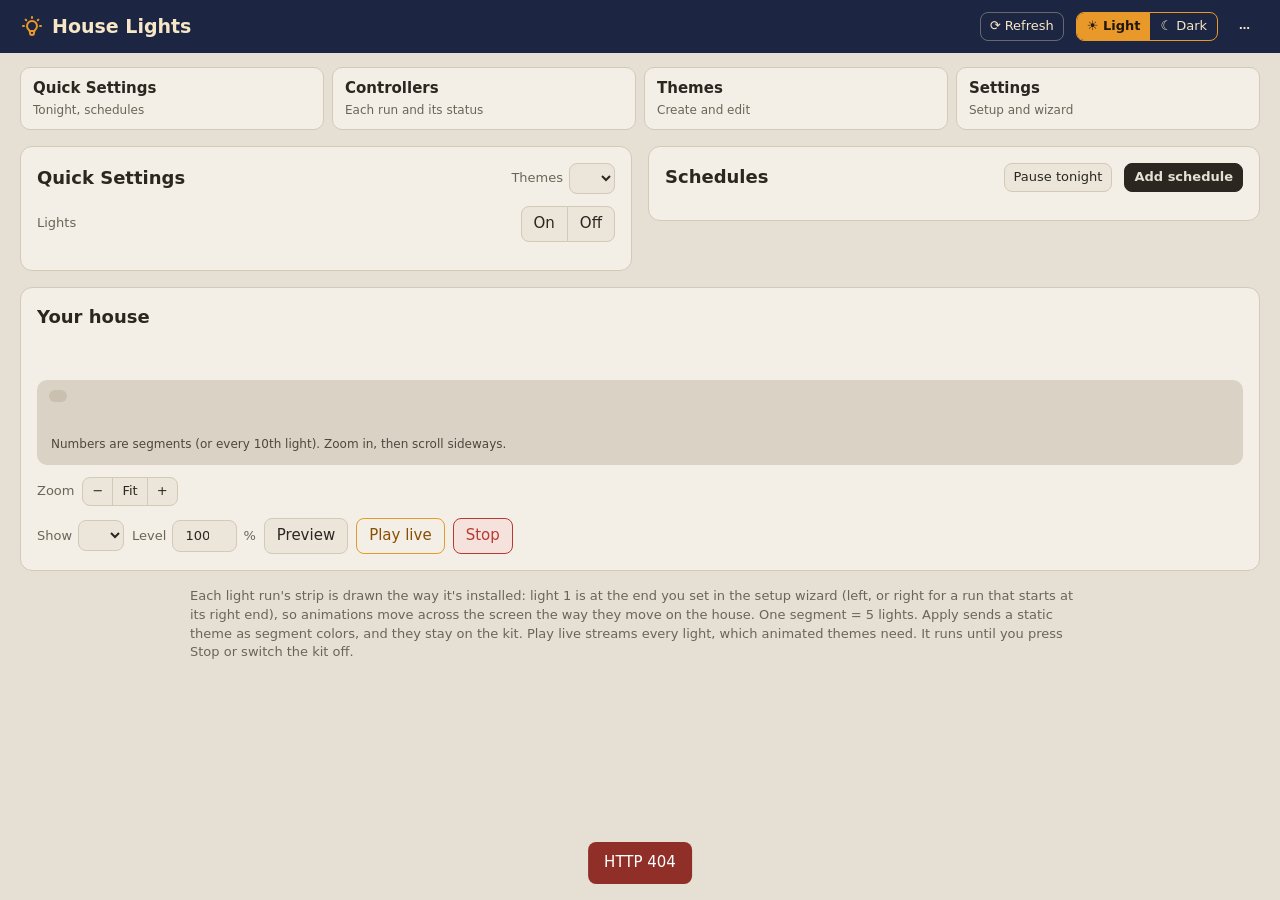
==== commit bf0f744b: "Light page: Your house and light strips go light too; lit theme tile gets a tick - The strips (Your " ====
--- a/houselights/static/index.html
+++ b/houselights/static/index.html
@@ -5,7 +5,7 @@
 <meta name="viewport" content="width=device-width, initial-scale=1, viewport-fit=cover">
 <title>House Lights</title>
 <script>try { const t = localStorage.getItem("hl-theme"); if (t) document.documentElement.dataset.theme = t; } catch (e) {}</script>
-<link rel="stylesheet" href="style.css?v=22">
+<link rel="stylesheet" href="style.css?v=25">
 <link rel="stylesheet" href="themes.css?v=13">
 <link rel="manifest" href="manifest.webmanifest">
 <link rel="icon" href="icon.svg" type="image/svg+xml">
--- a/houselights/static/style.css
+++ b/houselights/static/style.css
@@ -2,10 +2,12 @@
 :root {
   --bg: #e6e0d4; --panel: #f3efe7; --panel2: #ebe5da; --line: #d2c9b9; --fg: #2b2720; --muted: #6c6457;
   --amber: #e9992a; --amber-ink: #8a4f00; --amber-fill-ink: #23170a; --red: #b83a32; --red-bg: #f6e2dc;
-  --green: #2c7f4f; --night: #23262b; --night-fg: #b3b6bb; --dot-off: #41454c; --focus: #2f6fde;
+  --green: #2c7f4f; --focus: #2f6fde;
+  /* light strips (Your house, wizard, run panels): light beige here, night grey on the dark page */
+  --night: #d9d2c5; --night-fg: #4f483c; --night-ink: #2b2720; --night-chip: #c9c0b0; --night-line: #a99f8d; --dot-off: #bdb3a2;
   --dry: #b7791f; --toast: #2b2720; --toast-fg: #f3efe7; --err-bg: #8f2f28;
   --band: #1c2541; --band-fg: #f7e7c6; --tab-on: #fbe7be; --tab-on-ink: #5a3a06; --tab-done: #e2edd6; --tab-done-ink: #2f5410;
-  --pick-1: #000; --pick-2: #fff; --pick-3: #000;   /* the lit theme tile: outer 2 px, 1 px, inner 1 px */
+  --pick: #2b2720; --pick-ink: #fff;   /* the lit theme tile: 4 px border and a tick badge, charcoal (dark page: bright yellow) */
   --gutter: max(20px, env(safe-area-inset-left, 0px)); --gutter-r: max(20px, env(safe-area-inset-right, 0px));
   --radius: 12px;
   color-scheme: light;
@@ -14,12 +16,16 @@
   --bg: #2b2e33; --panel: #34383e; --panel2: #3d4148; --line: #4b5058; --fg: #e9e6e0; --muted: #a6a9ae;
   --amber-ink: #ffbe5c; --red: #ff7b72; --red-bg: #4a2b2b; --green: #6fcf97; --focus: #7aa7ff;
   --toast: #e9e6e0; --toast-fg: #2b2e33; --band: #0e1a3a; --tab-on: #4a3510; --tab-on-ink: #fbe0a6;
-  --tab-done: #22331a; --tab-done-ink: #b9dc8f; --pick-1: #ffd400; --pick-2: #fff; --pick-3: #e3262b; color-scheme: dark } }
+  --tab-done: #22331a; --tab-done-ink: #b9dc8f; --pick: #ffd400; --pick-ink: #2b2720;
+  --night: #23262b; --night-fg: #b3b6bb; --night-ink: #eceae5; --night-chip: #3a3e45; --night-line: #50555d; --dot-off: #41454c;
+  color-scheme: dark } }
 :root[data-theme="dark"] {
   --bg: #2b2e33; --panel: #34383e; --panel2: #3d4148; --line: #4b5058; --fg: #e9e6e0; --muted: #a6a9ae;
   --amber-ink: #ffbe5c; --red: #ff7b72; --red-bg: #4a2b2b; --green: #6fcf97; --focus: #7aa7ff;
   --toast: #e9e6e0; --toast-fg: #2b2e33; --band: #0e1a3a; --tab-on: #4a3510; --tab-on-ink: #fbe0a6;
-  --tab-done: #22331a; --tab-done-ink: #b9dc8f; --pick-1: #ffd400; --pick-2: #fff; --pick-3: #e3262b; color-scheme: dark }
+  --tab-done: #22331a; --tab-done-ink: #b9dc8f; --pick: #ffd400; --pick-ink: #2b2720;
+  --night: #23262b; --night-fg: #b3b6bb; --night-ink: #eceae5; --night-chip: #3a3e45; --night-line: #50555d; --dot-off: #41454c;
+  color-scheme: dark }
 
 * { box-sizing: border-box; }
 [hidden] { display: none !important; }
@@ -123,9 +129,11 @@
 .tile-st { font-size: 11px; color: var(--muted); padding: 0 9px 7px; }
 /* Quick Settings: a tile or button that's on keeps its look and gets a thick amber border */
 .tile.on { position: relative; background: var(--panel2); color: var(--fg); border-color: var(--line); }
-/* the theme that's on: light page 2 px black, 1 px white, 1 px black; dark page yellow, white, red; on top of its colours so it shows on any theme */
+/* the theme that's on: a 4 px border on top of its colours and a tick badge, charcoal (dark page: bright yellow) */
 .tile.on::after { content: ""; position: absolute; inset: 0; border-radius: inherit; pointer-events: none;
-  box-shadow: inset 0 0 0 2px var(--pick-1), inset 0 0 0 3px var(--pick-2), inset 0 0 0 4px var(--pick-3); }
+  box-shadow: inset 0 0 0 4px var(--pick); }
+.tile.on::before { content: "\2713"; position: absolute; top: 6px; right: 6px; z-index: 1; width: 18px; height: 18px;
+  border-radius: 50%; background: var(--pick); color: var(--pick-ink); font-size: 12px; font-weight: 700; line-height: 18px; text-align: center; }
 .tile:active { transform: scale(.97); }
 #now-playing b { color: var(--amber-ink); }
 
@@ -133,7 +141,7 @@
 .viewer { position: relative; background: var(--night); border-radius: 10px; overflow: hidden; }
 .vbadge { position: absolute; top: 10px; left: 12px; z-index: 2; pointer-events: none;
   font: 700 11px/1 ui-monospace, Menlo, Consolas, monospace; letter-spacing: .06em; padding: 6px 9px; border-radius: 99px; }
-.vbadge.idle { background: #3a3e45; color: var(--night-fg); }
+.vbadge.idle { background: var(--night-chip); color: var(--night-fg); }
 .vbadge.preview { background: rgba(35, 38, 43, .75); color: #eceae5; border: 1px dashed #eceae5; }
 .vbadge.live { background: var(--amber); color: var(--amber-fill-ink); }
 .vbadge.dry { background: var(--dry); color: #fff; }
@@ -146,11 +154,11 @@
 .vrun > .vl { grid-row: span 2; }
 .vl { color: var(--night-fg); font-size: 12px; display: flex; flex-direction: column; gap: 2px; position: sticky; left: 0; z-index: 1;
   background: var(--night); }
-.vl b { color: #eceae5; font-size: 13px; font-weight: 600; }
+.vl b { color: var(--night-ink); font-size: 13px; font-weight: 600; }
 .dots, .ticks { display: grid; gap: 2px; }
 .dots i { height: 22px; border-radius: 3px; background: var(--dot-off); width: 100%; }
 .strips.fit .dots i { width: min(100%, 12px); justify-self: center; }
-.ticks span { font: 10px/1.2 ui-monospace, Menlo, monospace; color: var(--night-fg); border-inline-start: 1px solid #50555d;
+.ticks span { font: 10px/1.2 ui-monospace, Menlo, monospace; color: var(--night-fg); border-inline-start: 1px solid var(--night-line);
   padding-inline-start: 2px; overflow: hidden; white-space: nowrap; }
 /* light 1 at the right end of the run: drawn from the right, light numbers running right to left */
 .vrun.rev .dots, .vrun.rev .ticks { direction: rtl; justify-self: end; }
@@ -185,10 +193,10 @@
 .strip { display: flex; gap: 3px; padding: 12px 8px; background: var(--night); border-radius: 8px; overflow-x: auto; }
 .seg { flex: 1 0 auto; display: flex; justify-content: space-around; gap: 2px; padding: 5px 3px; border-radius: 6px;
   border: 1px solid transparent; background: none; cursor: pointer; min-width: 28px; position: relative; }
-.seg:hover { border-color: #5a606a; }
+.seg:hover { border-color: var(--night-line); }
 .seg.selected { border-color: var(--amber); background: rgba(233, 153, 42, .15); }
 .seg.mixed::after { content: ""; position: absolute; top: -6px; right: 2px; width: 5px; height: 5px; border-radius: 50%; background: var(--dry); }
-.seg.unreach { border: 1px dashed #5a606a; cursor: default; }
+.seg.unreach { border: 1px dashed var(--night-line); cursor: default; }
 .strip.rev, .strip.rev .seg { flex-direction: row-reverse; }   /* light 1 at the right end */
 .light { width: 7px; height: 7px; border-radius: 50%; background: var(--dot-off); }
 .strip.preview { outline: 1px dashed var(--amber); }
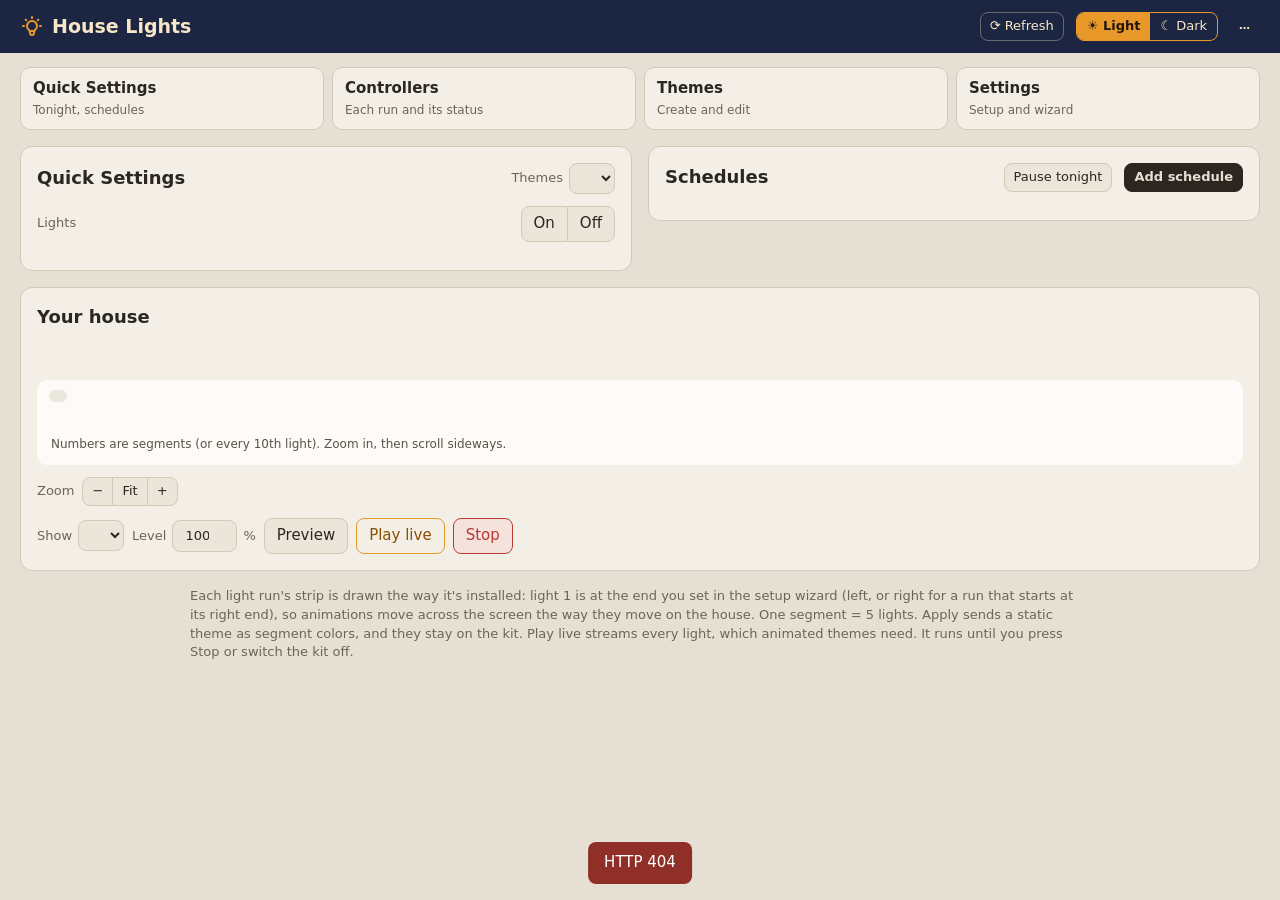
==== commit 0d051e5e: "Light page: near-white light strips; theme tiles keep their subtitle when lit - Strips on the light " ====
--- a/houselights/static/index.html
+++ b/houselights/static/index.html
@@ -5,7 +5,7 @@
 <meta name="viewport" content="width=device-width, initial-scale=1, viewport-fit=cover">
 <title>House Lights</title>
 <script>try { const t = localStorage.getItem("hl-theme"); if (t) document.documentElement.dataset.theme = t; } catch (e) {}</script>
-<link rel="stylesheet" href="style.css?v=25">
+<link rel="stylesheet" href="style.css?v=27">
 <link rel="stylesheet" href="themes.css?v=13">
 <link rel="manifest" href="manifest.webmanifest">
 <link rel="icon" href="icon.svg" type="image/svg+xml">
@@ -380,7 +380,7 @@
     </div>
   </section>
 </template>
-<script src="app.js?v=16"></script>
+<script src="app.js?v=17"></script>
 <script src="themes.js?v=12"></script>
 <script src="schedules.js?v=13"></script>
 </body>
--- a/houselights/static/style.css
+++ b/houselights/static/style.css
@@ -3,8 +3,8 @@
   --bg: #e6e0d4; --panel: #f3efe7; --panel2: #ebe5da; --line: #d2c9b9; --fg: #2b2720; --muted: #6c6457;
   --amber: #e9992a; --amber-ink: #8a4f00; --amber-fill-ink: #23170a; --red: #b83a32; --red-bg: #f6e2dc;
   --green: #2c7f4f; --focus: #2f6fde;
-  /* light strips (Your house, wizard, run panels): light beige here, night grey on the dark page */
-  --night: #d9d2c5; --night-fg: #4f483c; --night-ink: #2b2720; --night-chip: #c9c0b0; --night-line: #a99f8d; --dot-off: #bdb3a2;
+  /* light strips (Your house, wizard, run panels): almost white here, so colours look natural; night grey on the dark page */
+  --night: #fcfbf8; --night-fg: #5a5347; --night-ink: #2b2720; --night-chip: #ece7dd; --night-line: #cfc7b8; --dot-off: #e4dfd5; --dot-edge: rgba(0, 0, 0, .18);
   --dry: #b7791f; --toast: #2b2720; --toast-fg: #f3efe7; --err-bg: #8f2f28;
   --band: #1c2541; --band-fg: #f7e7c6; --tab-on: #fbe7be; --tab-on-ink: #5a3a06; --tab-done: #e2edd6; --tab-done-ink: #2f5410;
   --pick: #2b2720; --pick-ink: #fff;   /* the lit theme tile: 4 px border and a tick badge, charcoal (dark page: bright yellow) */
@@ -17,14 +17,14 @@
   --amber-ink: #ffbe5c; --red: #ff7b72; --red-bg: #4a2b2b; --green: #6fcf97; --focus: #7aa7ff;
   --toast: #e9e6e0; --toast-fg: #2b2e33; --band: #0e1a3a; --tab-on: #4a3510; --tab-on-ink: #fbe0a6;
   --tab-done: #22331a; --tab-done-ink: #b9dc8f; --pick: #ffd400; --pick-ink: #2b2720;
-  --night: #23262b; --night-fg: #b3b6bb; --night-ink: #eceae5; --night-chip: #3a3e45; --night-line: #50555d; --dot-off: #41454c;
+  --night: #23262b; --night-fg: #b3b6bb; --night-ink: #eceae5; --night-chip: #3a3e45; --night-line: #50555d; --dot-off: #41454c; --dot-edge: transparent;
   color-scheme: dark } }
 :root[data-theme="dark"] {
   --bg: #2b2e33; --panel: #34383e; --panel2: #3d4148; --line: #4b5058; --fg: #e9e6e0; --muted: #a6a9ae;
   --amber-ink: #ffbe5c; --red: #ff7b72; --red-bg: #4a2b2b; --green: #6fcf97; --focus: #7aa7ff;
   --toast: #e9e6e0; --toast-fg: #2b2e33; --band: #0e1a3a; --tab-on: #4a3510; --tab-on-ink: #fbe0a6;
   --tab-done: #22331a; --tab-done-ink: #b9dc8f; --pick: #ffd400; --pick-ink: #2b2720;
-  --night: #23262b; --night-fg: #b3b6bb; --night-ink: #eceae5; --night-chip: #3a3e45; --night-line: #50555d; --dot-off: #41454c;
+  --night: #23262b; --night-fg: #b3b6bb; --night-ink: #eceae5; --night-chip: #3a3e45; --night-line: #50555d; --dot-off: #41454c; --dot-edge: transparent;
   color-scheme: dark }
 
 * { box-sizing: border-box; }
@@ -343,3 +343,6 @@
 .kv { display: grid; grid-template-columns: max-content 1fr; gap: 6px 12px; align-items: center; }
 @media (max-width: 640px) { .kv { grid-template-columns: 1fr; } }
 .testrun .count { display: flex; flex-wrap: wrap; gap: 8px; align-items: center; padding: 8px; border: 1px dashed var(--line); border-radius: 8px; }
+
+/* a thin edge on every light bar on the light page, so white lights show on the near-white strip */
+.dots i, .testdots i, .sweep-dots i, .light { outline: 1px solid var(--dot-edge); outline-offset: -1px; }
